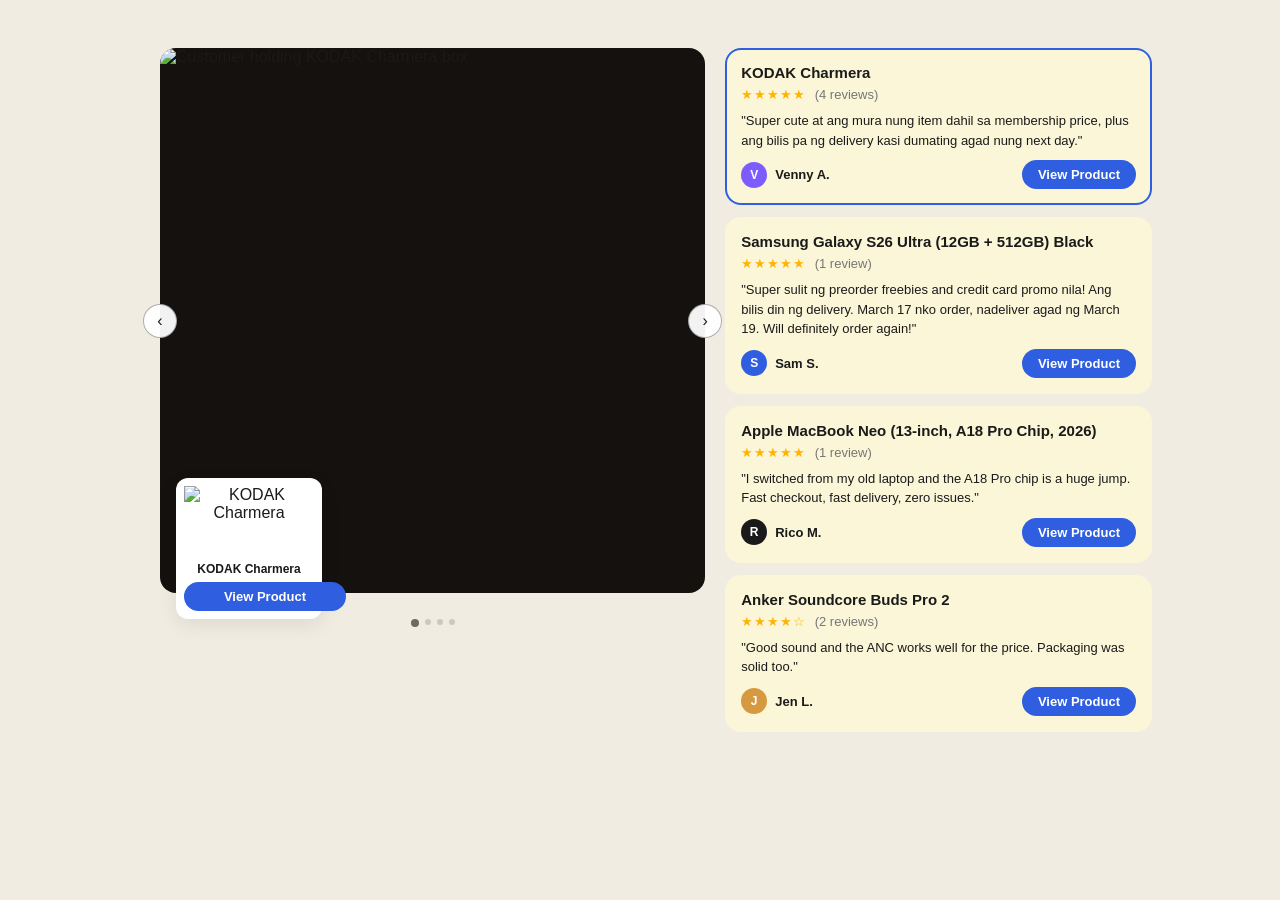
==== carousel-widget.html @ 5b5f8f09 "fix script" ====
<!doctype html>
<html lang="en">
  <head>
    <meta charset="UTF-8" />
    <meta name="viewport" content="width=device-width, initial-scale=1.0" />
    <title>Product Review Carousel — Demo</title>
    <link rel="stylesheet" href="carousel.css" />
    <style>
      /* page chrome for the demo only — not part of the component */
      body {
        background: #f0ece2;
        padding: 40px 16px;
      }
    </style>
  </head>
  <body>
    <div class="prc" data-prc>
      <!-- Hero photo panel -->
      <div class="prc__hero-col">
        <div class="prc__hero">
          <div class="prc__hero-slide is-active" data-prc-slide>
            <img
              class="prc__hero-img"
              src="https://via.placeholder.com/480x480/8a6b3f/ffffff?text=Customer+Photo"
              alt="Customer holding KODAK Charmera box" />
            <div class="prc__mini-card">
              <img
                class="prc__mini-thumb"
                src="https://via.placeholder.com/200x160/f2c14e/1a1a1a?text=Charmera"
                alt="KODAK Charmera" />
              <p class="prc__mini-name">KODAK Charmera</p>
              <a class="prc__btn prc__btn--block" href="/catalog/product/view/id/101">View Product</a>
            </div>
          </div>

          <div class="prc__hero-slide" data-prc-slide>
            <img
              class="prc__hero-img"
              src="https://via.placeholder.com/480x480/1f1f1f/ffffff?text=Customer+Photo"
              alt="Customer with Samsung Galaxy S26 Ultra" />
            <div class="prc__mini-card">
              <img
                class="prc__mini-thumb"
                src="https://via.placeholder.com/200x160/1a1a1a/ffffff?text=S26+Ultra"
                alt="Samsung Galaxy S26 Ultra" />
              <p class="prc__mini-name">Galaxy S26 Ultra</p>
              <a class="prc__btn prc__btn--block" href="/catalog/product/view/id/102">View Product</a>
            </div>
          </div>

          <div class="prc__hero-slide" data-prc-slide>
            <img
              class="prc__hero-img"
              src="https://via.placeholder.com/480x480/c9c9c9/1a1a1a?text=Customer+Photo"
              alt="Customer with Apple MacBook Neo" />
            <div class="prc__mini-card">
              <img
                class="prc__mini-thumb"
                src="https://via.placeholder.com/200x160/e4e4e4/1a1a1a?text=MacBook+Neo"
                alt="Apple MacBook Neo" />
              <p class="prc__mini-name">MacBook Neo</p>
              <a class="prc__btn prc__btn--block" href="/catalog/product/view/id/103">View Product</a>
            </div>
          </div>

          <div class="prc__hero-slide" data-prc-slide>
            <img
              class="prc__hero-img"
              src="https://via.placeholder.com/480x480/3f5d6b/ffffff?text=Customer+Photo"
              alt="Customer with Anker Soundcore Buds Pro 2" />
            <div class="prc__mini-card">
              <img
                class="prc__mini-thumb"
                src="https://via.placeholder.com/200x160/3f5d6b/ffffff?text=Buds+Pro+2"
                alt="Anker Soundcore Buds Pro 2" />
              <p class="prc__mini-name">Soundcore Buds Pro 2</p>
              <a class="prc__btn prc__btn--block" href="/catalog/product/view/id/104">View Product</a>
            </div>
          </div>

          <button class="prc__nav-btn prc__nav-btn--prev" data-prc-prev aria-label="Previous">‹</button>
          <button class="prc__nav-btn prc__nav-btn--next" data-prc-next aria-label="Next">›</button>
        </div>

        <!-- Dots live below the photo, not on top of it -->
        <div class="prc__dots" aria-hidden="true">
          <span class="prc__dot is-active" data-prc-dot></span>
          <span class="prc__dot" data-prc-dot></span>
          <span class="prc__dot" data-prc-dot></span>
          <span class="prc__dot" data-prc-dot></span>
        </div>
      </div>

      <!-- Review list (desktop: full list, mobile: only .is-active shows) -->
      <div class="prc__reviews">
        <article class="prc__review-card is-active" data-prc-review tabindex="0" role="button">
          <h3 class="prc__review-title">KODAK Charmera</h3>
          <span class="prc__stars" aria-label="5 out of 5 stars">★★★★★</span>
          <span class="prc__review-count">(4 reviews)</span>
          <p class="prc__quote">
            "Super cute at ang mura nung item dahil sa membership price, plus ang bilis pa ng delivery kasi dumating
            agad nung next day."
          </p>
          <div class="prc__reviewer">
            <div class="prc__reviewer-id">
              <span class="prc__avatar" style="background: #7c5cff">V</span>
              <span class="prc__reviewer-name">Venny A.</span>
            </div>
            <a class="prc__btn" href="/catalog/product/view/id/101">View Product</a>
          </div>
        </article>

        <article class="prc__review-card" data-prc-review tabindex="0" role="button">
          <h3 class="prc__review-title">Samsung Galaxy S26 Ultra (12GB + 512GB) Black</h3>
          <span class="prc__stars" aria-label="5 out of 5 stars">★★★★★</span>
          <span class="prc__review-count">(1 review)</span>
          <p class="prc__quote">
            "Super sulit ng preorder freebies and credit card promo nila! Ang bilis din ng delivery. March 17 nko order,
            nadeliver agad ng March 19. Will definitely order again!"
          </p>
          <div class="prc__reviewer">
            <div class="prc__reviewer-id">
              <span class="prc__avatar" style="background: #2f5fe0">S</span>
              <span class="prc__reviewer-name">Sam S.</span>
            </div>
            <a class="prc__btn" href="/catalog/product/view/id/102">View Product</a>
          </div>
        </article>

        <article class="prc__review-card" data-prc-review tabindex="0" role="button">
          <h3 class="prc__review-title">Apple MacBook Neo (13-inch, A18 Pro Chip, 2026)</h3>
          <span class="prc__stars" aria-label="5 out of 5 stars">★★★★★</span>
          <span class="prc__review-count">(1 review)</span>
          <p class="prc__quote">
            "I switched from my old laptop and the A18 Pro chip is a huge jump. Fast checkout, fast delivery, zero
            issues."
          </p>
          <div class="prc__reviewer">
            <div class="prc__reviewer-id">
              <span class="prc__avatar" style="background: #1a1a1a">R</span>
              <span class="prc__reviewer-name">Rico M.</span>
            </div>
            <a class="prc__btn" href="/catalog/product/view/id/103">View Product</a>
          </div>
        </article>

        <article class="prc__review-card" data-prc-review tabindex="0" role="button">
          <h3 class="prc__review-title">Anker Soundcore Buds Pro 2</h3>
          <span class="prc__stars" aria-label="4 out of 5 stars">★★★★☆</span>
          <span class="prc__review-count">(2 reviews)</span>
          <p class="prc__quote">"Good sound and the ANC works well for the price. Packaging was solid too."</p>
          <div class="prc__reviewer">
            <div class="prc__reviewer-id">
              <span class="prc__avatar" style="background: #d6993f">J</span>
              <span class="prc__reviewer-name">Jen L.</span>
            </div>
            <a class="prc__btn" href="/catalog/product/view/id/104">View Product</a>
          </div>
        </article>
      </div>
    </div>

    <script src="carousel.js"></script>
  </body>
</html>
---- carousel.css ----
/* ==========================================================================
   Product Review Carousel — mobile-first
   Drop this file in: app/design/frontend/<Vendor>/<theme>/web/css/review-carousel.css

   Base rules below = mobile (single column, photo + only the active review).
   The @media (min-width: 769px) block at the bottom layers on the desktop
   two-column layout (photo left / full review list right).
   ========================================================================== */

.prc {
  --prc-bg-card: #fbf6d8;
  --prc-bg-white: #ffffff;
  --prc-text-primary: #1a1a1a;
  --prc-text-secondary: #767676;
  --prc-accent: #2f5fe0;
  --prc-accent-hover: #1f4dc4;
  --prc-star: #ffb400;
  --prc-radius-lg: 16px;
  --prc-radius-md: 12px;
  --prc-shadow: 0 6px 20px rgba(0, 0, 0, 0.08);
  --prc-gap: 20px;
  --prc-speed: 320ms;

  display: flex;
  flex-direction: column;
  gap: var(--prc-gap);
  max-width: 960px;
  margin: 0 auto;
  font-family: -apple-system, BlinkMacSystemFont, "Segoe UI", Roboto, Helvetica, Arial, sans-serif;
  color: var(--prc-text-primary);
  /* deliberately no align-items override here: the default ("stretch")
     is what makes the photo and review block fill the full width on
     mobile. Desktop overrides this further down. */
}

/* ---------- Hero (photo) panel ---------- */

.prc__hero-col {
  display: flex;
  flex-direction: column;
}

.prc__hero {
  position: relative;
  aspect-ratio: 1 / 1;
  /* extra bottom room so the overhanging mini-card has somewhere to sit
     without being clipped by this element's own box */
  margin-bottom: 26px;
}

.prc__hero-slide {
  position: absolute;
  inset: 0;
  opacity: 0;
  visibility: hidden;
}

.prc__hero-slide.is-active {
  opacity: 1;
  visibility: visible;
}

@media (prefers-reduced-motion: no-preference) {
  .prc__hero-slide {
    transition: opacity var(--prc-speed) ease;
  }
}

.prc__hero-img {
  width: 100%;
  height: 100%;
  object-fit: cover;
  display: block;
  border-radius: var(--prc-radius-lg);
  background: #14110f;
}

/* Sits on the active slide, anchored so it overhangs past the photo's
   bottom edge like a sticker — the slide itself has no overflow:hidden,
   so this is free to spill outside the photo's box. */
.prc__mini-card {
  position: absolute;
  left: 16px;
  bottom: -26px;
  width: 130px;
  background: var(--prc-bg-white);
  border-radius: var(--prc-radius-md);
  box-shadow: var(--prc-shadow);
  padding: 8px;
  text-align: center;
}

.prc__mini-thumb {
  width: 100%;
  height: 70px;
  object-fit: contain;
  display: block;
  margin-bottom: 6px;
}

.prc__mini-name {
  margin: 0 0 6px;
  font-size: 12px;
  font-weight: 600;
}

/* Straddles the photo's edge: centered exactly on the boundary line so
   half the circle sits on the photo and half sits outside it. */
.prc__nav-btn {
  position: absolute;
  top: 50%;
  width: 34px;
  height: 34px;
  border: 1.5px solid rgba(20, 20, 20, 0.35);
  border-radius: 50%;
  background: rgba(255, 255, 255, 0.95);
  color: var(--prc-text-primary);
  font-size: 16px;
  line-height: 1;
  cursor: pointer;
  display: flex;
  align-items: center;
  justify-content: center;
}

.prc__nav-btn:hover {
  background: #fff;
}

.prc__nav-btn:focus-visible {
  outline: 2px solid var(--prc-accent);
  outline-offset: 2px;
}

.prc__nav-btn--prev {
  left: 0;
  transform: translate(-50%, -50%);
}

.prc__nav-btn--next {
  right: 0;
  transform: translate(50%, -50%);
}

/* Lives *below* the photo, on the page background — not overlaid on
   top of it. This is a sibling of .prc__hero, not a child. */
.prc__dots {
  display: flex;
  justify-content: center;
  gap: 6px;
}

.prc__dot {
  width: 6px;
  height: 6px;
  border-radius: 50%;
  background: rgba(0, 0, 0, 0.15);
}

.prc__dot.is-active {
  background: rgba(0, 0, 0, 0.55);
  width: 8px;
  height: 8px;
}

/* ---------- Review list ---------- */

.prc__reviews {
  display: flex;
  flex-direction: column;
  gap: 12px;
  /* Mobile: this block renders ABOVE the photo, even though it comes
     second in the DOM (DOM order = hero, then reviews) — the photo is
     the more meaningful "first thing" semantically/for SEO, so it leads
     the markup; this re-orders it visually only. Desktop resets this
     back to DOM order (see media query) so the photo stays on the left. */
  order: -1;
}

.prc__review-card {
  background: var(--prc-bg-card);
  border-radius: var(--prc-radius-lg);
  padding: 16px;
  text-align: left;
  border: none;
  width: 100%;
  cursor: pointer;
  box-shadow: 0 0 0 0 transparent;
  /* Mobile: only the active review is visible at all — there's no list
     to show, just the one item that matches the current photo. */
  display: none;
}

.prc__review-card.is-active {
  display: block;
  box-shadow: inset 0 0 0 2px var(--prc-accent);
}

@media (prefers-reduced-motion: no-preference) {
  .prc__review-card {
    transition: box-shadow var(--prc-speed) ease;
  }
}

.prc__review-card:focus-visible {
  outline: 2px solid var(--prc-accent);
  outline-offset: 2px;
}

.prc__review-title {
  margin: 0 0 4px;
  font-size: 15px;
  font-weight: 700;
}

.prc__stars {
  color: var(--prc-star);
  font-size: 13px;
  letter-spacing: 1px;
}

.prc__review-count {
  color: var(--prc-text-secondary);
  font-size: 13px;
  margin-left: 4px;
}

.prc__quote {
  margin: 8px 0 10px;
  font-size: 13px;
  line-height: 1.5;
  color: var(--prc-text-primary);
}

.prc__reviewer {
  display: flex;
  align-items: center;
  justify-content: space-between;
  gap: 8px;
}

.prc__reviewer-id {
  display: flex;
  align-items: center;
  gap: 8px;
}

.prc__avatar {
  width: 26px;
  height: 26px;
  border-radius: 50%;
  display: flex;
  align-items: center;
  justify-content: center;
  font-size: 12px;
  font-weight: 700;
  color: #fff;
  flex-shrink: 0;
}

.prc__reviewer-name {
  font-size: 13px;
  font-weight: 600;
}

/* ---------- Shared button ---------- */

.prc__btn {
  display: inline-block;
  background: var(--prc-accent);
  color: #fff;
  border: none;
  border-radius: 20px;
  padding: 7px 16px;
  font-size: 13px;
  font-weight: 600;
  text-decoration: none;
  cursor: pointer;
  white-space: nowrap;
}

.prc__btn:hover {
  background: var(--prc-accent-hover);
}

.prc__btn:focus-visible {
  outline: 2px solid var(--prc-text-primary);
  outline-offset: 2px;
}

.prc__btn--block {
  display: block;
  width: 100%;
  text-align: center;
}

/* ==========================================================================
   Desktop enhancement — two columns: photo on the left, full review
   list on the right. Everything above this line is the mobile baseline.
   ========================================================================== */

@media (min-width: 769px) {
  .prc {
    flex-direction: row;
    align-items: flex-start; /* top-align the two columns; they're
                                 different heights and shouldn't stretch
                                 to match each other */
  }

  .prc__hero-col {
    flex: 1 1 58%;
  }

  .prc__reviews {
    flex: 1 1 42%;
    order: 0; /* undo the mobile reorder — DOM order already puts the
                 photo first, so this naturally lands on the right */
  }

  .prc__review-card {
    display: block; /* show the full list, not just the active card */
  }
}
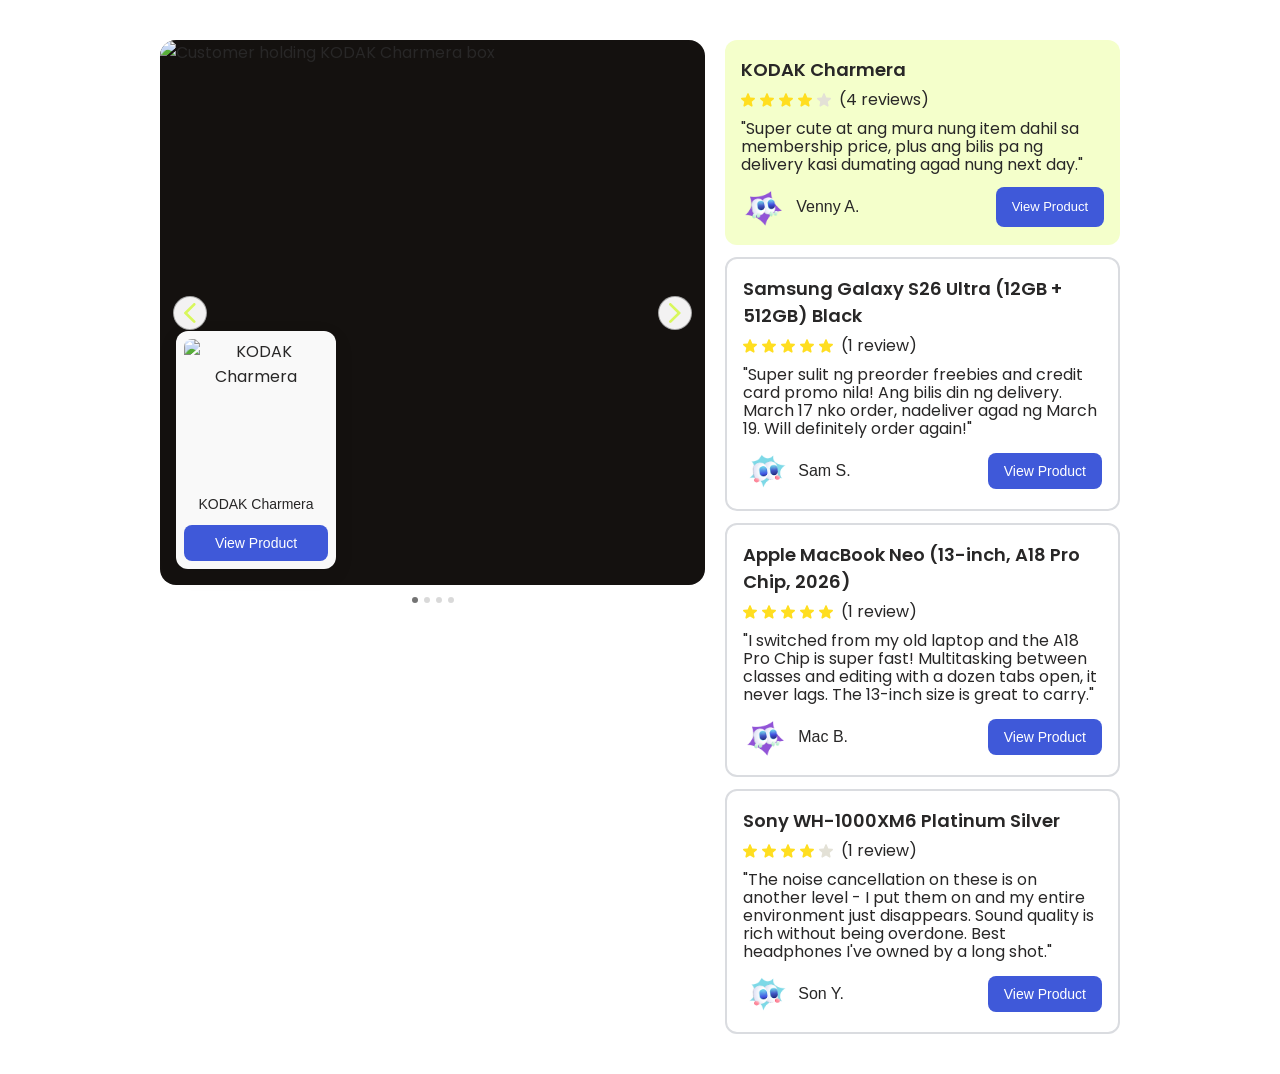
==== commit 32b8a100: "palyaground update" ====
--- a/carousel-widget.html
+++ b/carousel-widget.html
@@ -5,10 +5,17 @@
     <meta name="viewport" content="width=device-width, initial-scale=1.0" />
     <title>Product Review Carousel — Demo</title>
     <link rel="stylesheet" href="carousel.css" />
+    <link href="https://fonts.googleapis.com/css?family=Poppins" rel="stylesheet" />
+
     <style>
       /* page chrome for the demo only — not part of the component */
+      * {
+        box-sizing: border-box;
+        font-family: "Poppins", sans-serif;
+        margin: 0;
+        padding: 0;
+      }
       body {
-        background: #f0ece2;
         padding: 40px 16px;
       }
     </style>
@@ -21,68 +28,80 @@
           <div class="prc__hero-slide is-active" data-prc-slide>
             <img
               class="prc__hero-img"
-              src="https://via.placeholder.com/480x480/8a6b3f/ffffff?text=Customer+Photo"
+              src="https://abenson-live-product-review.s3.ap-southeast-1.amazonaws.com/200874/tmp/s/c/screenshot_2026-03-23_112257_69c0b39024a78_1774236560.png"
               alt="Customer holding KODAK Charmera box" />
             <div class="prc__mini-card">
               <img
                 class="prc__mini-thumb"
-                src="https://via.placeholder.com/200x160/f2c14e/1a1a1a?text=Charmera"
+                src="https://d1rlzxa98cyc61.cloudfront.net/catalog/product/2/0/200874_2025_3.jpg?auto=webp&format=pjpg&width=640"
                 alt="KODAK Charmera" />
               <p class="prc__mini-name">KODAK Charmera</p>
-              <a class="prc__btn prc__btn--block" href="/catalog/product/view/id/101">View Product</a>
+              <a class="prc__btn" href="/catalog/product/view/id/101">View Product</a>
             </div>
           </div>
 
           <div class="prc__hero-slide" data-prc-slide>
             <img
               class="prc__hero-img"
-              src="https://via.placeholder.com/480x480/1f1f1f/ffffff?text=Customer+Photo"
+              src="https://abenson-live-product-review.s3.ap-southeast-1.amazonaws.com/201422/tmp/s/c/screenshot_2026-03-23_111645_69c0b11eec0a2_1774235934.png"
               alt="Customer with Samsung Galaxy S26 Ultra" />
             <div class="prc__mini-card">
               <img
                 class="prc__mini-thumb"
-                src="https://via.placeholder.com/200x160/1a1a1a/ffffff?text=S26+Ultra"
+                src="https://d1rlzxa98cyc61.cloudfront.net/catalog/product/o/_/o_201422_1.jpg?auto=webp&format=pjpg&width=640"
                 alt="Samsung Galaxy S26 Ultra" />
               <p class="prc__mini-name">Galaxy S26 Ultra</p>
-              <a class="prc__btn prc__btn--block" href="/catalog/product/view/id/102">View Product</a>
+              <a class="prc__btn" href="/catalog/product/view/id/102">View Product</a>
             </div>
           </div>
 
           <div class="prc__hero-slide" data-prc-slide>
             <img
               class="prc__hero-img"
-              src="https://via.placeholder.com/480x480/c9c9c9/1a1a1a?text=Customer+Photo"
+              src="https://i.rtings.com/assets/products/fjfvOgNt/apple-macbook-neo-a18-pro-2026/design-medium.jpg?format=auto"
               alt="Customer with Apple MacBook Neo" />
             <div class="prc__mini-card">
               <img
                 class="prc__mini-thumb"
-                src="https://via.placeholder.com/200x160/e4e4e4/1a1a1a?text=MacBook+Neo"
+                src="https://d1rlzxa98cyc61.cloudfront.net/catalog/product/2/0/201751_2026.jpg?auto=webp&format=pjpg&width=640"
                 alt="Apple MacBook Neo" />
               <p class="prc__mini-name">MacBook Neo</p>
-              <a class="prc__btn prc__btn--block" href="/catalog/product/view/id/103">View Product</a>
+              <a class="prc__btn" href="/catalog/product/view/id/103">View Product</a>
             </div>
           </div>
 
           <div class="prc__hero-slide" data-prc-slide>
             <img
               class="prc__hero-img"
-              src="https://via.placeholder.com/480x480/3f5d6b/ffffff?text=Customer+Photo"
-              alt="Customer with Anker Soundcore Buds Pro 2" />
-            <div class="prc__mini-card">
-              <img
-                class="prc__mini-thumb"
-                src="https://via.placeholder.com/200x160/3f5d6b/ffffff?text=Buds+Pro+2"
-                alt="Anker Soundcore Buds Pro 2" />
-              <p class="prc__mini-name">Soundcore Buds Pro 2</p>
-              <a class="prc__btn prc__btn--block" href="/catalog/product/view/id/104">View Product</a>
-            </div>
-          </div>
-
-          <button class="prc__nav-btn prc__nav-btn--prev" data-prc-prev aria-label="Previous">‹</button>
-          <button class="prc__nav-btn prc__nav-btn--next" data-prc-next aria-label="Next">›</button>
+              src="https://cdn.xingosoftware.com/audioxpress/images/fetch/dpr_1/https%3A%2F%2Faudioxpress.com%2Fassets%2Fupload%2Fimages%2F1%2F20250516225406_Sony-WH-1000XM6-129031-TWeb.jpg"
+              alt="Customer with Sony WH-1000XM6 Platinum Silver" />
+            <div class="prc__mini-card">
+              <img
+                class="prc__mini-thumb"
+                src="https://d1rlzxa98cyc61.cloudfront.net/catalog/product/1/9/197217_2025.jpg?auto=webp&format=pjpg&width=640"
+                alt="Sony WH-1000XM6 Platinum Silver" />
+              <p class="prc__mini-name">Sony WH-1000XM6</p>
+              <a class="prc__btn" href="/catalog/product/view/id/104">View Product</a>
+            </div>
+          </div>
+
+          <button class="prc__nav-btn prc__nav-btn--prev" data-prc-prev aria-label="Previous">
+            <svg xmlns="http://www.w3.org/2000/svg" width="12" height="20" viewBox="0 0 12 20" fill="none">
+              <path
+                d="M11.2334 0.389883C10.7027 -0.130163 9.84708 -0.130164 9.31637 0.389882L0.316008 9.20946C-0.106391 9.62337 -0.106391 10.292 0.316008 10.7059L9.31637 19.5255C9.84708 20.0455 10.7027 20.0455 11.2334 19.5255C11.7641 19.0054 11.7641 18.167 11.2334 17.647L3.39194 9.95238L11.2442 2.25781C11.7641 1.74837 11.7641 0.899317 11.2334 0.389883Z"
+                fill="#D8F75C" />
+            </svg>
+          </button>
+          <button class="prc__nav-btn prc__nav-btn--next" data-prc-next aria-label="Next">
+            <svg xmlns="http://www.w3.org/2000/svg" width="12" height="20" viewBox="0 0 12 20" fill="none">
+              <path
+                d="M0.399402 19.5256C0.93011 20.0457 1.78574 20.0457 2.31645 19.5256L11.3168 10.7061C11.7392 10.2922 11.7392 9.62352 11.3168 9.20961L2.31644 0.390035C1.78573 -0.130012 0.930102 -0.130012 0.399395 0.390035C-0.131312 0.910082 -0.131312 1.74853 0.399396 2.26857L8.24087 9.96315L0.388571 17.6577C-0.131306 18.1672 -0.131305 19.0162 0.399402 19.5256Z"
+                fill="#D8F75C" />
+            </svg>
+          </button>
         </div>
 
-        <!-- Dots live below the photo, not on top of it -->
+        <!-- Dots live below the photo -->
         <div class="prc__dots" aria-hidden="true">
           <span class="prc__dot is-active" data-prc-dot></span>
           <span class="prc__dot" data-prc-dot></span>
@@ -92,35 +111,45 @@
       </div>
 
       <!-- Review list (desktop: full list, mobile: only .is-active shows) -->
+      <svg style="display: none">
+        <symbol id="icon-star" viewBox="0 0 22 21">
+          <path
+            d="M11 17.5869L16.3348 20.8096C17.3118 21.4002 18.5073 20.5271 18.2502 19.4229L16.8362 13.3627L21.554 9.27973C22.4153 8.53504 21.9525 7.1227 20.8212 7.03282L14.6123 6.5064L12.1827 0.779998C11.7456 -0.259999 10.2544 -0.259999 9.81734 0.779998L7.38773 6.49356L1.17875 7.01998C0.047509 7.10986 -0.415273 8.5222 0.446015 9.26689L5.16381 13.3498L3.74976 19.4101C3.49266 20.5143 4.68818 21.3874 5.66516 20.7967L11 17.5869Z" />
+        </symbol>
+      </svg>
       <div class="prc__reviews">
         <article class="prc__review-card is-active" data-prc-review tabindex="0" role="button">
           <h3 class="prc__review-title">KODAK Charmera</h3>
-          <span class="prc__stars" aria-label="5 out of 5 stars">★★★★★</span>
-          <span class="prc__review-count">(4 reviews)</span>
+          <div class="prc__rating">
+            <span class="prc__stars" data-rating="4" data-max="5" aria-label="4 out of 5 stars"></span>
+            <span class="prc__review-count">(4 reviews)</span>
+          </div>
           <p class="prc__quote">
             "Super cute at ang mura nung item dahil sa membership price, plus ang bilis pa ng delivery kasi dumating
             agad nung next day."
           </p>
           <div class="prc__reviewer">
             <div class="prc__reviewer-id">
-              <span class="prc__avatar" style="background: #7c5cff">V</span>
+              <img class="prc__avatar" src="dp-violet-eyes.png" alt="profile-photo" />
               <span class="prc__reviewer-name">Venny A.</span>
             </div>
-            <a class="prc__btn" href="/catalog/product/view/id/101">View Product</a>
+            <a class="prc__btn prc__btn--secondary" href="/catalog/product/view/id/101">View Product</a>
           </div>
         </article>
 
         <article class="prc__review-card" data-prc-review tabindex="0" role="button">
           <h3 class="prc__review-title">Samsung Galaxy S26 Ultra (12GB + 512GB) Black</h3>
-          <span class="prc__stars" aria-label="5 out of 5 stars">★★★★★</span>
-          <span class="prc__review-count">(1 review)</span>
+          <div class="prc__rating">
+            <span class="prc__stars" data-rating="5" data-max="5" aria-label="5 out of 5 stars"></span>
+            <span class="prc__review-count">(1 review)</span>
+          </div>
           <p class="prc__quote">
             "Super sulit ng preorder freebies and credit card promo nila! Ang bilis din ng delivery. March 17 nko order,
             nadeliver agad ng March 19. Will definitely order again!"
           </p>
           <div class="prc__reviewer">
             <div class="prc__reviewer-id">
-              <span class="prc__avatar" style="background: #2f5fe0">S</span>
+              <img class="prc__avatar" src="dp-blue-eyes.png" alt="profile-photo" />
               <span class="prc__reviewer-name">Sam S.</span>
             </div>
             <a class="prc__btn" href="/catalog/product/view/id/102">View Product</a>
@@ -129,37 +158,44 @@
 
         <article class="prc__review-card" data-prc-review tabindex="0" role="button">
           <h3 class="prc__review-title">Apple MacBook Neo (13-inch, A18 Pro Chip, 2026)</h3>
-          <span class="prc__stars" aria-label="5 out of 5 stars">★★★★★</span>
-          <span class="prc__review-count">(1 review)</span>
-          <p class="prc__quote">
-            "I switched from my old laptop and the A18 Pro chip is a huge jump. Fast checkout, fast delivery, zero
-            issues."
-          </p>
-          <div class="prc__reviewer">
-            <div class="prc__reviewer-id">
-              <span class="prc__avatar" style="background: #1a1a1a">R</span>
-              <span class="prc__reviewer-name">Rico M.</span>
+          <div class="prc__rating">
+            <span class="prc__stars" data-rating="5" data-max="5" aria-label="5 out of 5 stars"></span>
+            <span class="prc__review-count">(1 review)</span>
+          </div>
+          <p class="prc__quote">
+            "I switched from my old laptop and the A18 Pro Chip is super fast! Multitasking between classes and editing
+            with a dozen tabs open, it never lags. The 13-inch size is great to carry."
+          </p>
+          <div class="prc__reviewer">
+            <div class="prc__reviewer-id">
+              <img class="prc__avatar" src="dp-violet-eyes.png" alt="profile-photo" />
+              <span class="prc__reviewer-name">Mac B.</span>
             </div>
             <a class="prc__btn" href="/catalog/product/view/id/103">View Product</a>
           </div>
         </article>
 
         <article class="prc__review-card" data-prc-review tabindex="0" role="button">
-          <h3 class="prc__review-title">Anker Soundcore Buds Pro 2</h3>
-          <span class="prc__stars" aria-label="4 out of 5 stars">★★★★☆</span>
-          <span class="prc__review-count">(2 reviews)</span>
-          <p class="prc__quote">"Good sound and the ANC works well for the price. Packaging was solid too."</p>
-          <div class="prc__reviewer">
-            <div class="prc__reviewer-id">
-              <span class="prc__avatar" style="background: #d6993f">J</span>
-              <span class="prc__reviewer-name">Jen L.</span>
+          <h3 class="prc__review-title">Sony WH-1000XM6 Platinum Silver</h3>
+          <div class="prc__rating">
+            <span class="prc__stars" data-rating="4" data-max="5" aria-label="4 out of 5 stars"></span>
+            <span class="prc__review-count">(1 review)</span>
+          </div>
+          <p class="prc__quote">
+            "The noise cancellation on these is on another level - I put them on and my entire environment just
+            disappears. Sound quality is rich without being overdone. Best headphones I've owned by a long shot."
+          </p>
+
+          <div class="prc__reviewer">
+            <div class="prc__reviewer-id">
+              <img class="prc__avatar" src="dp-blue-eyes.png" alt="profile-photo" />
+              <span class="prc__reviewer-name">Son Y.</span>
             </div>
             <a class="prc__btn" href="/catalog/product/view/id/104">View Product</a>
           </div>
         </article>
       </div>
     </div>
-
     <script src="carousel.js"></script>
   </body>
 </html>
--- a/carousel.css
+++ b/carousel.css
@@ -1,18 +1,8 @@
-/* ==========================================================================
-   Product Review Carousel — mobile-first
-   Drop this file in: app/design/frontend/<Vendor>/<theme>/web/css/review-carousel.css
-
-   Base rules below = mobile (single column, photo + only the active review).
-   The @media (min-width: 769px) block at the bottom layers on the desktop
-   two-column layout (photo left / full review list right).
-   ========================================================================== */
-
-.prc {
-  --prc-bg-card: #fbf6d8;
+:root {
   --prc-bg-white: #ffffff;
-  --prc-text-primary: #1a1a1a;
-  --prc-text-secondary: #767676;
-  --prc-accent: #2f5fe0;
+  --prc-text-primary: #282727;
+  --prc-text-secondary: #f9f9f9;
+  --prc-accent: #3f59d9;
   --prc-accent-hover: #1f4dc4;
   --prc-star: #ffb400;
   --prc-radius-lg: 16px;
@@ -20,17 +10,14 @@
   --prc-shadow: 0 6px 20px rgba(0, 0, 0, 0.08);
   --prc-gap: 20px;
   --prc-speed: 320ms;
-
+}
+.prc {
   display: flex;
   flex-direction: column;
   gap: var(--prc-gap);
   max-width: 960px;
   margin: 0 auto;
-  font-family: -apple-system, BlinkMacSystemFont, "Segoe UI", Roboto, Helvetica, Arial, sans-serif;
   color: var(--prc-text-primary);
-  /* deliberately no align-items override here: the default ("stretch")
-     is what makes the photo and review block fill the full width on
-     mobile. Desktop overrides this further down. */
 }
 
 /* ---------- Hero (photo) panel ---------- */
@@ -43,9 +30,7 @@
 .prc__hero {
   position: relative;
   aspect-ratio: 1 / 1;
-  /* extra bottom room so the overhanging mini-card has somewhere to sit
-     without being clipped by this element's own box */
-  margin-bottom: 26px;
+  margin-bottom: 12px;
 }
 
 .prc__hero-slide {
@@ -59,7 +44,6 @@
   opacity: 1;
   visibility: visible;
 }
-
 @media (prefers-reduced-motion: no-preference) {
   .prc__hero-slide {
     transition: opacity var(--prc-speed) ease;
@@ -75,37 +59,41 @@
   background: #14110f;
 }
 
-/* Sits on the active slide, anchored so it overhangs past the photo's
-   bottom edge like a sticker — the slide itself has no overflow:hidden,
-   so this is free to spill outside the photo's box. */
 .prc__mini-card {
   position: absolute;
   left: 16px;
-  bottom: -26px;
-  width: 130px;
-  background: var(--prc-bg-white);
+  bottom: 16px;
+  width: calc(100% - 32px);
+  background: var(--prc-text-secondary);
   border-radius: var(--prc-radius-md);
   box-shadow: var(--prc-shadow);
   padding: 8px;
-  text-align: center;
+  display: flex;
+  flex-direction: row;
+  align-items: center;
+  gap: 8px;
 }
 
 .prc__mini-thumb {
-  width: 100%;
-  height: 70px;
+  width: 48px;
+  height: 48px;
+  flex: 0 0 auto;
   object-fit: contain;
   display: block;
-  margin-bottom: 6px;
+  border-radius: 8px;
 }
 
 .prc__mini-name {
-  margin: 0 0 6px;
-  font-size: 12px;
-  font-weight: 600;
-}
-
-/* Straddles the photo's edge: centered exactly on the boundary line so
-   half the circle sits on the photo and half sits outside it. */
+  flex: 1 1 auto;
+  min-width: 0;
+  text-align: start;
+  font-size: clamp(12px, 2.5vw, 14px);
+  font-weight: 500;
+  line-height: 18px;
+  overflow: hidden;
+  text-overflow: ellipsis;
+  white-space: nowrap;
+}
 .prc__nav-btn {
   position: absolute;
   top: 50%;
@@ -133,17 +121,15 @@
 }
 
 .prc__nav-btn--prev {
-  left: 0;
+  left: 30px;
   transform: translate(-50%, -50%);
 }
 
 .prc__nav-btn--next {
-  right: 0;
+  right: 30px;
   transform: translate(50%, -50%);
 }
 
-/* Lives *below* the photo, on the page background — not overlaid on
-   top of it. This is a sibling of .prc__hero, not a child. */
 .prc__dots {
   display: flex;
   justify-content: center;
@@ -159,8 +145,6 @@
 
 .prc__dot.is-active {
   background: rgba(0, 0, 0, 0.55);
-  width: 8px;
-  height: 8px;
 }
 
 /* ---------- Review list ---------- */
@@ -169,31 +153,25 @@
   display: flex;
   flex-direction: column;
   gap: 12px;
-  /* Mobile: this block renders ABOVE the photo, even though it comes
-     second in the DOM (DOM order = hero, then reviews) — the photo is
-     the more meaningful "first thing" semantically/for SEO, so it leads
-     the markup; this re-orders it visually only. Desktop resets this
-     back to DOM order (see media query) so the photo stays on the left. */
   order: -1;
 }
 
 .prc__review-card {
-  background: var(--prc-bg-card);
-  border-radius: var(--prc-radius-lg);
+  background: var(--prc-bg-white);
+  border-radius: var(--prc-radius-md);
   padding: 16px;
   text-align: left;
-  border: none;
+  border: 2px solid #dadce0;
   width: 100%;
   cursor: pointer;
   box-shadow: 0 0 0 0 transparent;
-  /* Mobile: only the active review is visible at all — there's no list
-     to show, just the one item that matches the current photo. */
   display: none;
 }
 
 .prc__review-card.is-active {
   display: block;
-  box-shadow: inset 0 0 0 2px var(--prc-accent);
+  border: none;
+  background: #f4ffcb;
 }
 
 @media (prefers-reduced-motion: no-preference) {
@@ -202,33 +180,46 @@
   }
 }
 
-.prc__review-card:focus-visible {
-  outline: 2px solid var(--prc-accent);
-  outline-offset: 2px;
+.prc__review-card:hover {
+  background: #f4ffcb;
+  border: none;
 }
 
 .prc__review-title {
   margin: 0 0 4px;
-  font-size: 15px;
-  font-weight: 700;
+  font-size: clamp(14px, 2.5vw, 18px);
+  font-weight: 600;
 }
 
 .prc__stars {
-  color: var(--prc-star);
-  font-size: 13px;
-  letter-spacing: 1px;
-}
-
+  display: inline-flex;
+  align-items: center;
+  line-height: 0;
+  color: #ffde20;
+  gap: 5px;
+}
+.prc__star path,
+.prc__star {
+  fill: currentColor;
+}
+.prc__star--empty {
+  color: #e3e1d6;
+}
+.prc__rating {
+  display: flex;
+  align-items: center;
+  gap: 8px;
+}
 .prc__review-count {
-  color: var(--prc-text-secondary);
-  font-size: 13px;
-  margin-left: 4px;
+  color: var(--prc-text-primary);
+  font-size: clamp(12px, 2.5vw, 16px);
+  font-weight: 400;
 }
 
 .prc__quote {
   margin: 8px 0 10px;
-  font-size: 13px;
-  line-height: 1.5;
+  font-size: clamp(12px, 2.5vw, 16px);
+  line-height: 18px;
   color: var(--prc-text-primary);
 }
 
@@ -246,8 +237,8 @@
 }
 
 .prc__avatar {
-  width: 26px;
-  height: 26px;
+  width: clamp(32px, 4vw, 47px);
+  height: clamp(31px, 4vw, 45px);
   border-radius: 50%;
   display: flex;
   align-items: center;
@@ -259,26 +250,31 @@
 }
 
 .prc__reviewer-name {
-  font-size: 13px;
-  font-weight: 600;
+  font-size: clamp(14px, 2.5vw, 16px);
+  font-weight: 500;
 }
 
 /* ---------- Shared button ---------- */
 
 .prc__btn {
   display: inline-block;
+  flex: 0 0 auto;
   background: var(--prc-accent);
   color: #fff;
   border: none;
-  border-radius: 20px;
-  padding: 7px 16px;
-  font-size: 13px;
-  font-weight: 600;
+  border-radius: 8px;
+  padding: 8px 16px;
+  font-size: clamp(12px, 2.5vw, 14px);
+  font-weight: 500;
   text-decoration: none;
   cursor: pointer;
   white-space: nowrap;
-}
-
+  line-height: 20px;
+}
+.prc__reviewer .prc__btn--secondary {
+  padding: 10px 16px;
+  font-size: clamp(12px, 2.5vw, 13px);
+}
 .prc__btn:hover {
   background: var(--prc-accent-hover);
 }
@@ -288,23 +284,10 @@
   outline-offset: 2px;
 }
 
-.prc__btn--block {
-  display: block;
-  width: 100%;
-  text-align: center;
-}
-
-/* ==========================================================================
-   Desktop enhancement — two columns: photo on the left, full review
-   list on the right. Everything above this line is the mobile baseline.
-   ========================================================================== */
-
-@media (min-width: 769px) {
+@media (min-width: 600px) {
   .prc {
     flex-direction: row;
-    align-items: flex-start; /* top-align the two columns; they're
-                                 different heights and shouldn't stretch
-                                 to match each other */
+    align-items: stretch; /* both columns take the height of the taller one (the photo) */
   }
 
   .prc__hero-col {
@@ -313,11 +296,38 @@
 
   .prc__reviews {
     flex: 1 1 42%;
-    order: 0; /* undo the mobile reorder — DOM order already puts the
-                 photo first, so this naturally lands on the right */
-  }
-
+    order: 0;
+    min-height: 0; /* lets it shrink to the stretched height instead of growing to fit all cards */
+    overflow-y: auto; /* scrolls internally once content exceeds that height */
+  }
+  .prc__mini-card {
+    width: 160px;
+    max-width: 160px;
+    padding: 8px;
+    flex-direction: column;
+    align-items: stretch;
+    text-align: center;
+    gap: 12px;
+  }
   .prc__review-card {
     display: block; /* show the full list, not just the active card */
   }
-}
+
+  .prc__mini-thumb {
+    width: 100%;
+    height: auto;
+    aspect-ratio: 1 / 1;
+    object-fit: contain;
+    display: block;
+    border-radius: 8px;
+  }
+
+  .prc__mini-name {
+    text-align: center;
+    white-space: normal;
+  }
+
+  .prc__btn {
+    text-align: center;
+  }
+}
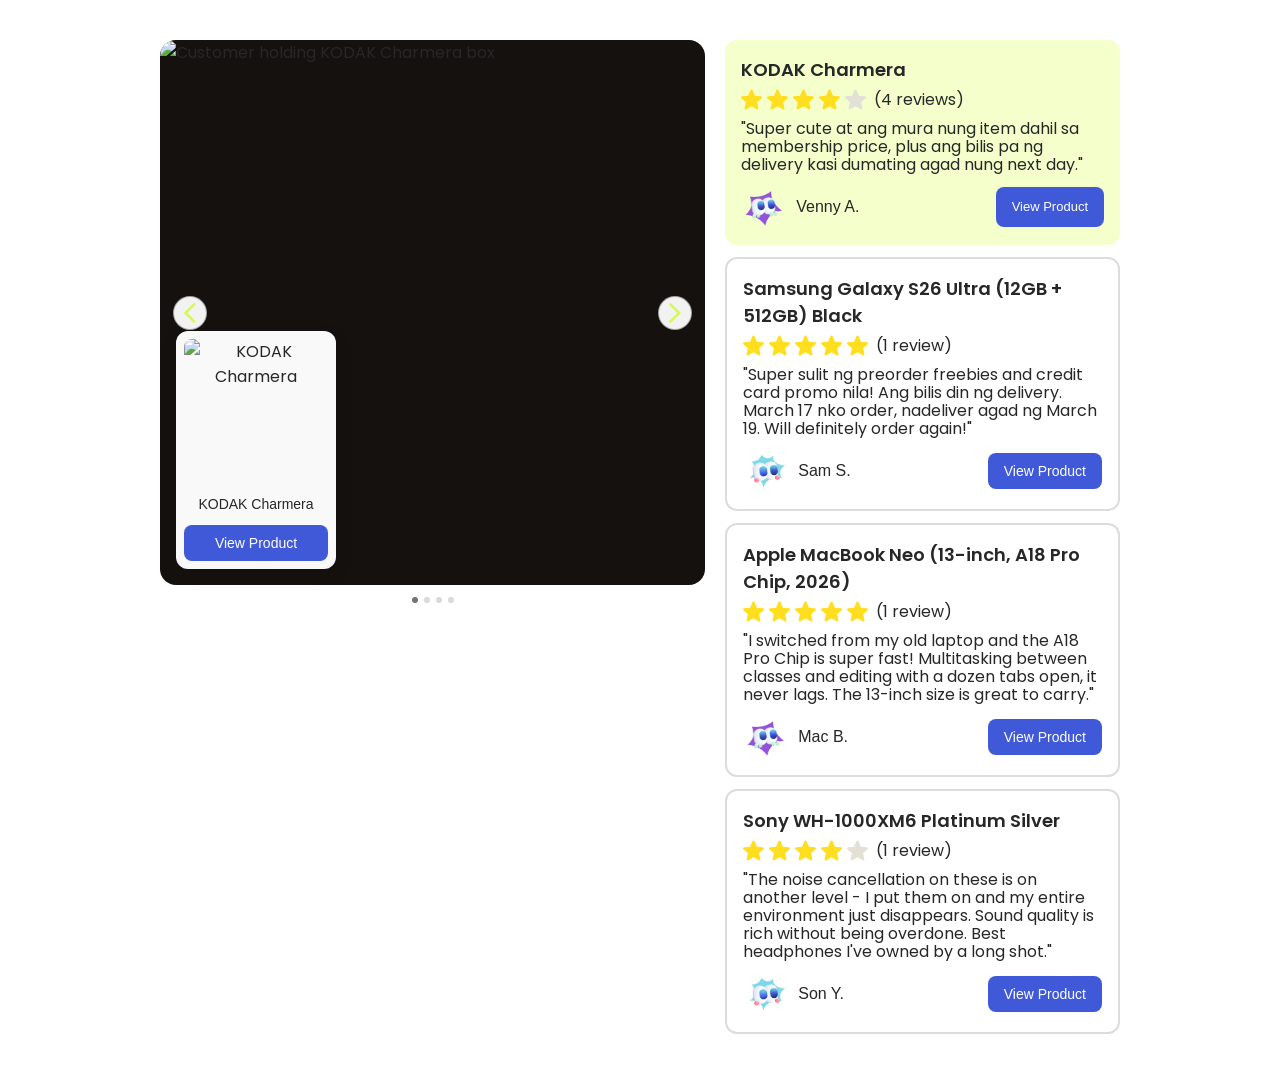
==== commit c2d64bec: "fix the stars" ====
--- a/carousel-widget.html
+++ b/carousel-widget.html
@@ -8,7 +8,6 @@
     <link href="https://fonts.googleapis.com/css?family=Poppins" rel="stylesheet" />
 
     <style>
-      /* page chrome for the demo only — not part of the component */
       * {
         box-sizing: border-box;
         font-family: "Poppins", sans-serif;
--- a/carousel.css
+++ b/carousel.css
@@ -287,7 +287,7 @@
 @media (min-width: 600px) {
   .prc {
     flex-direction: row;
-    align-items: stretch; /* both columns take the height of the taller one (the photo) */
+    align-items: stretch;
   }
 
   .prc__hero-col {
